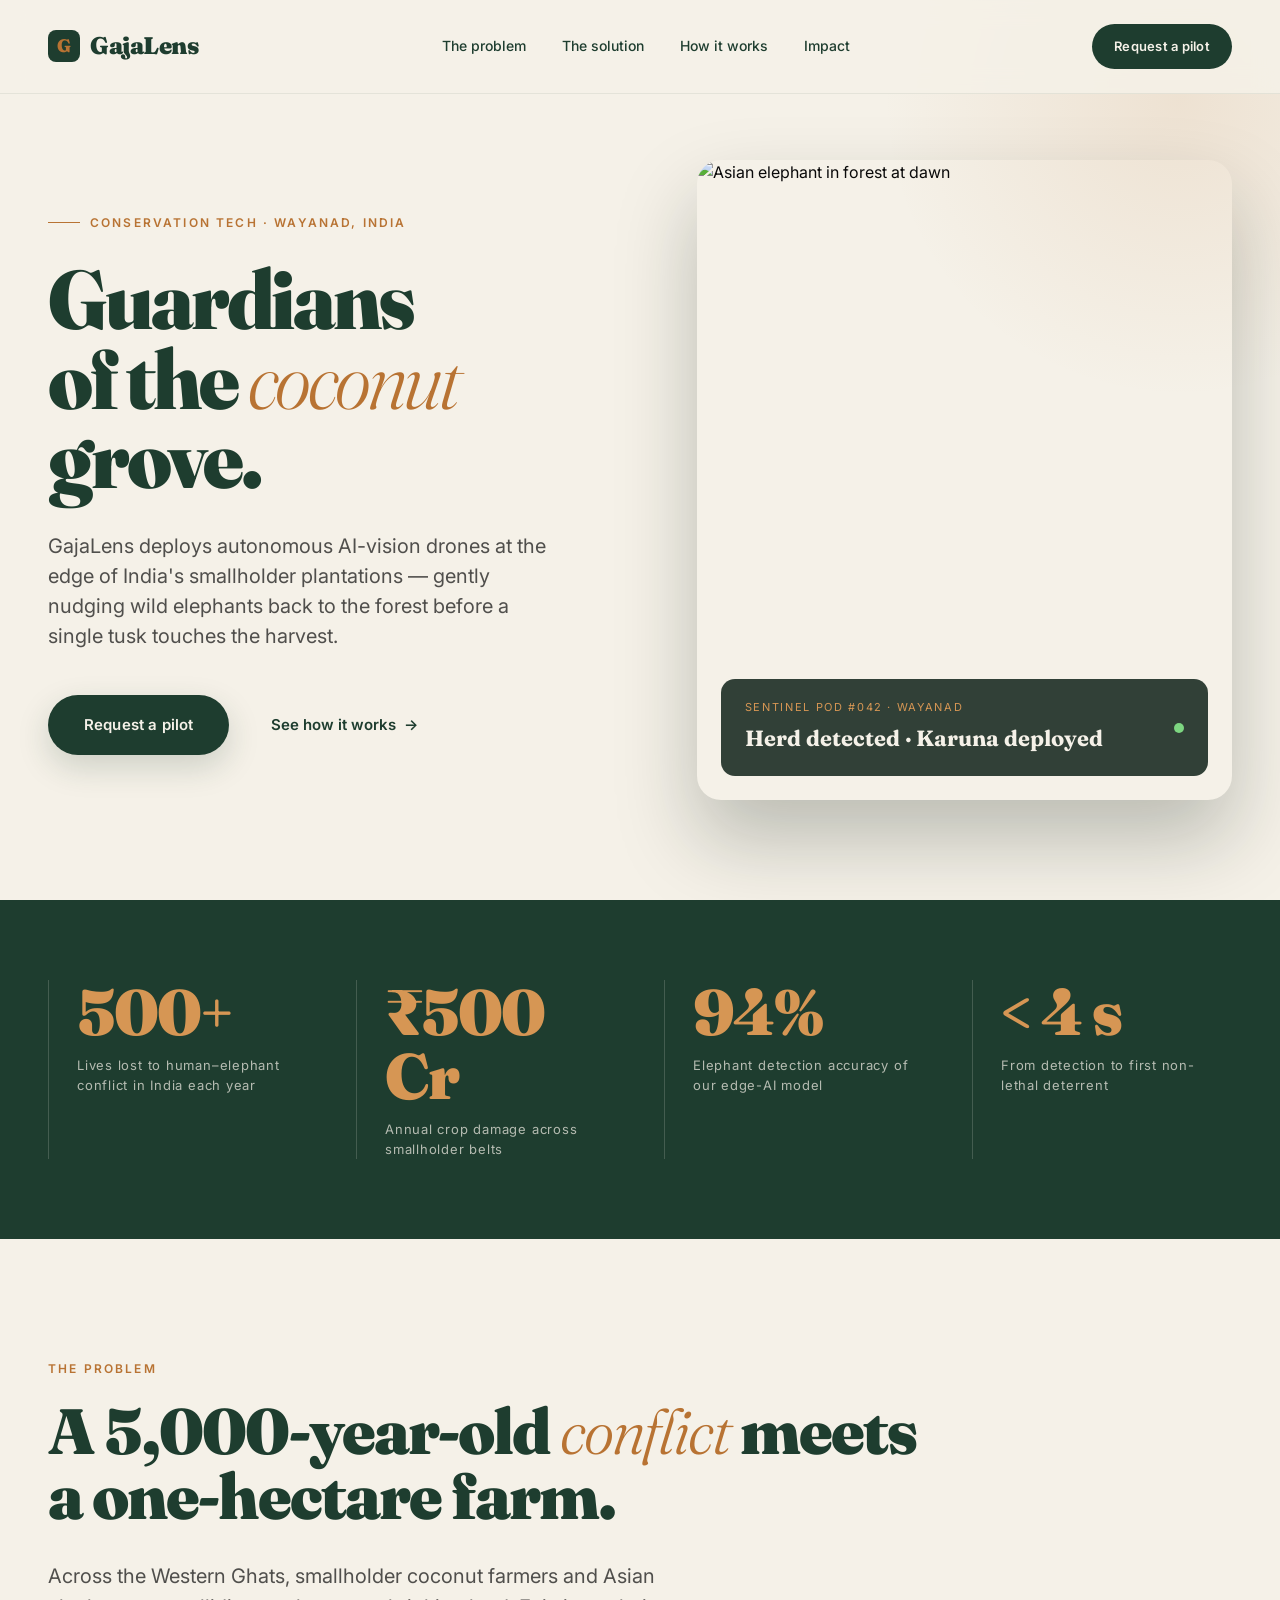
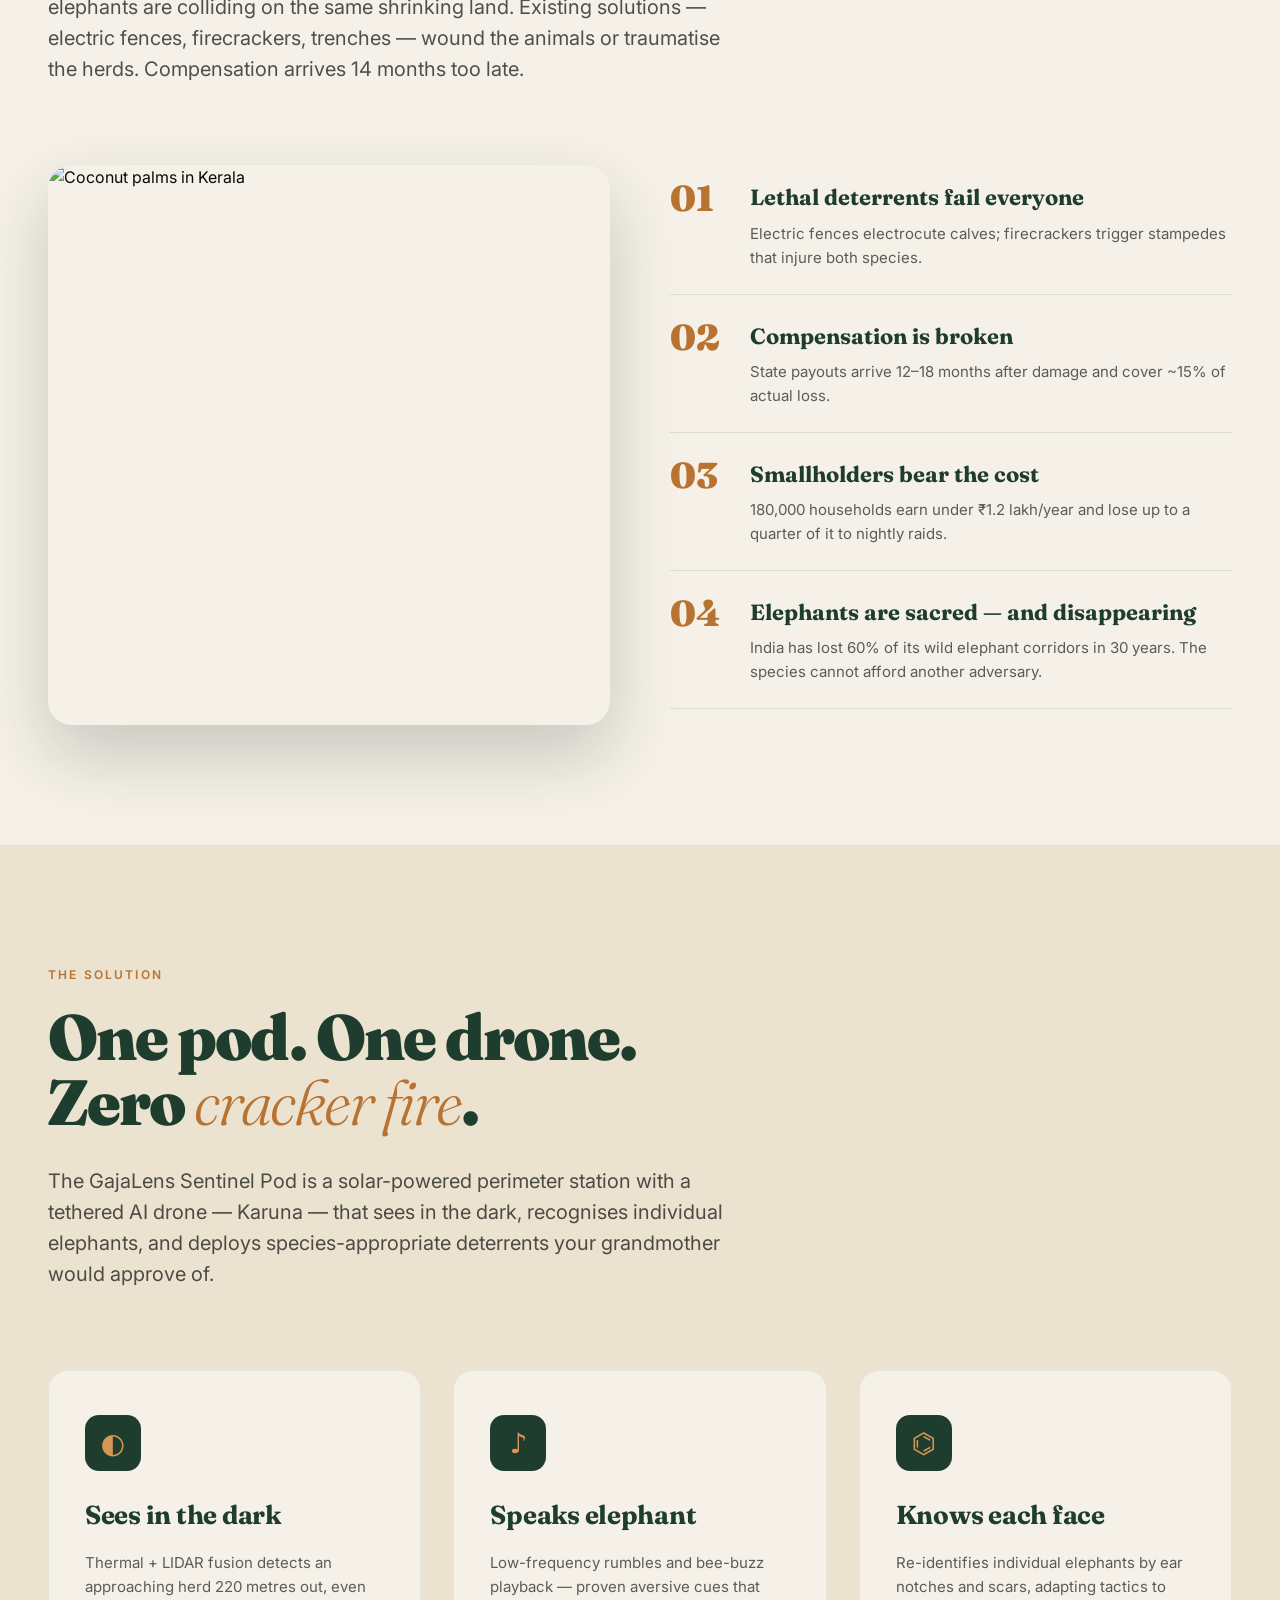
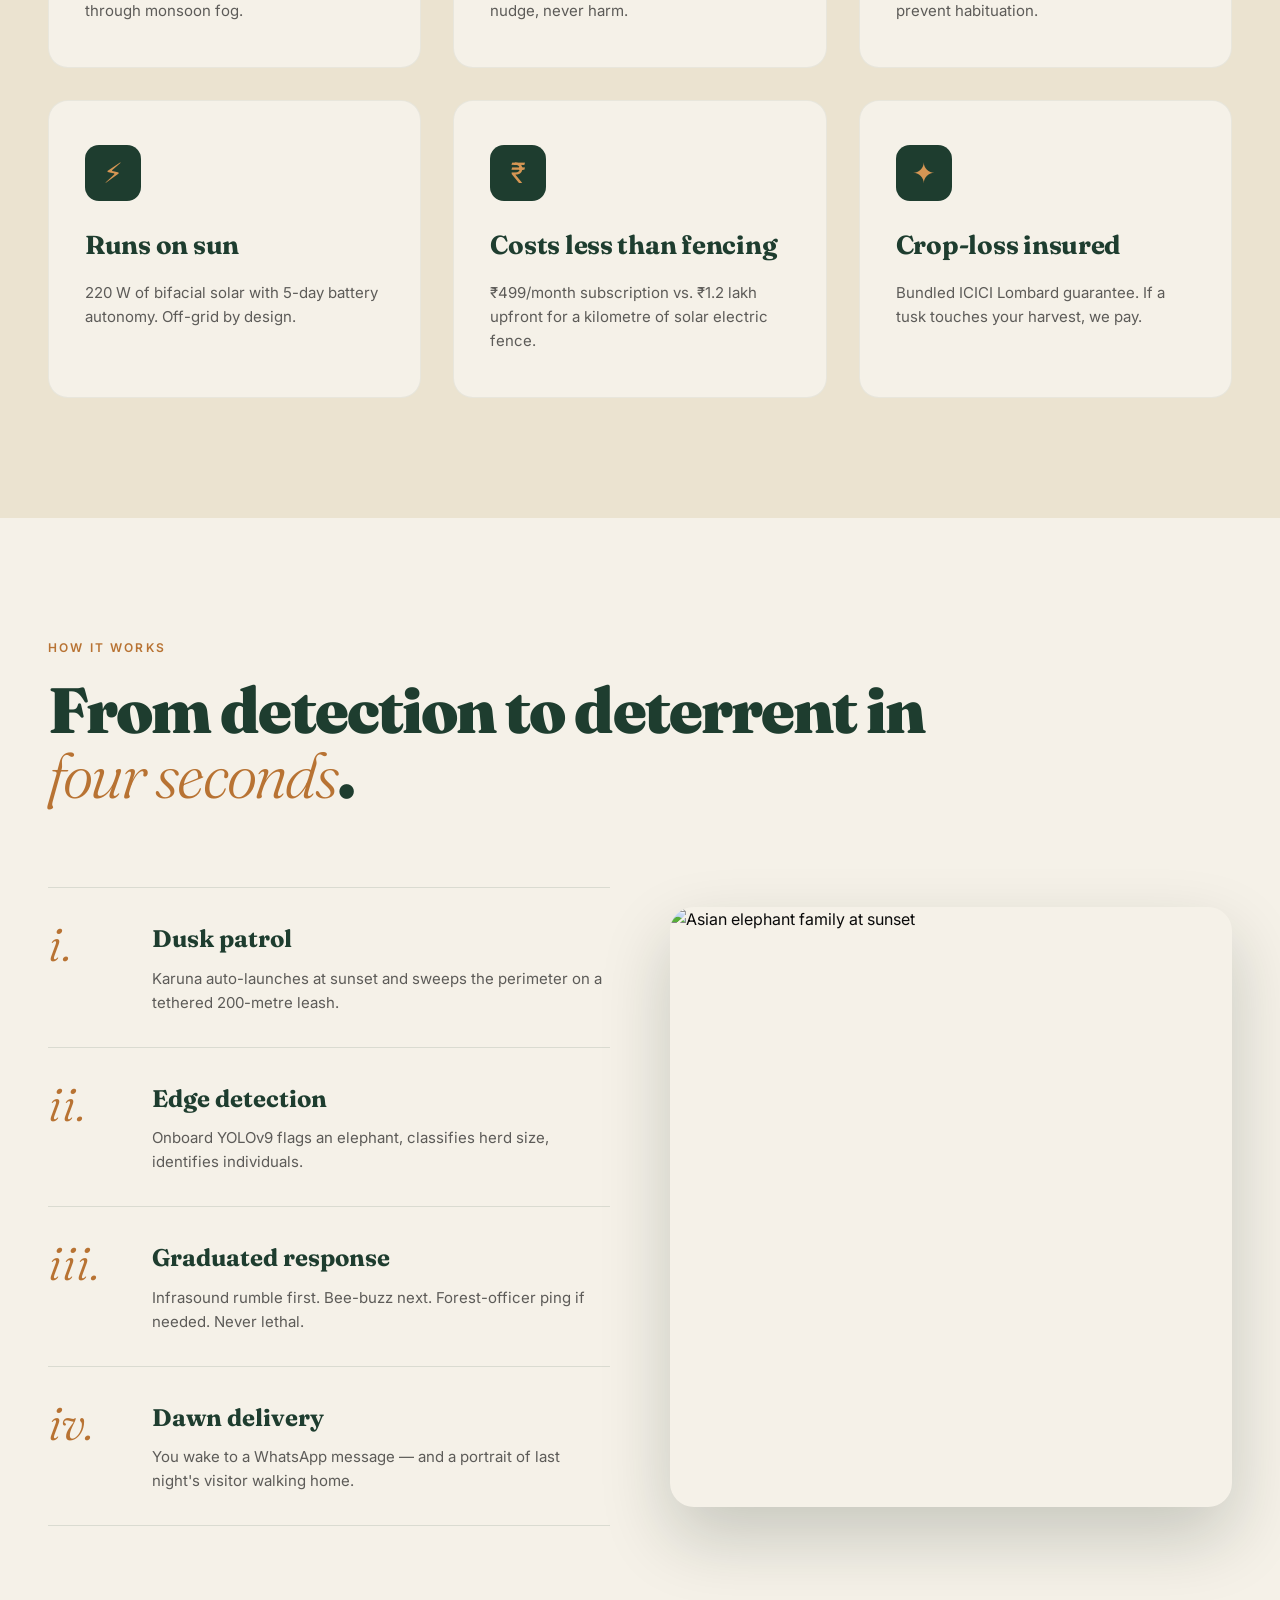
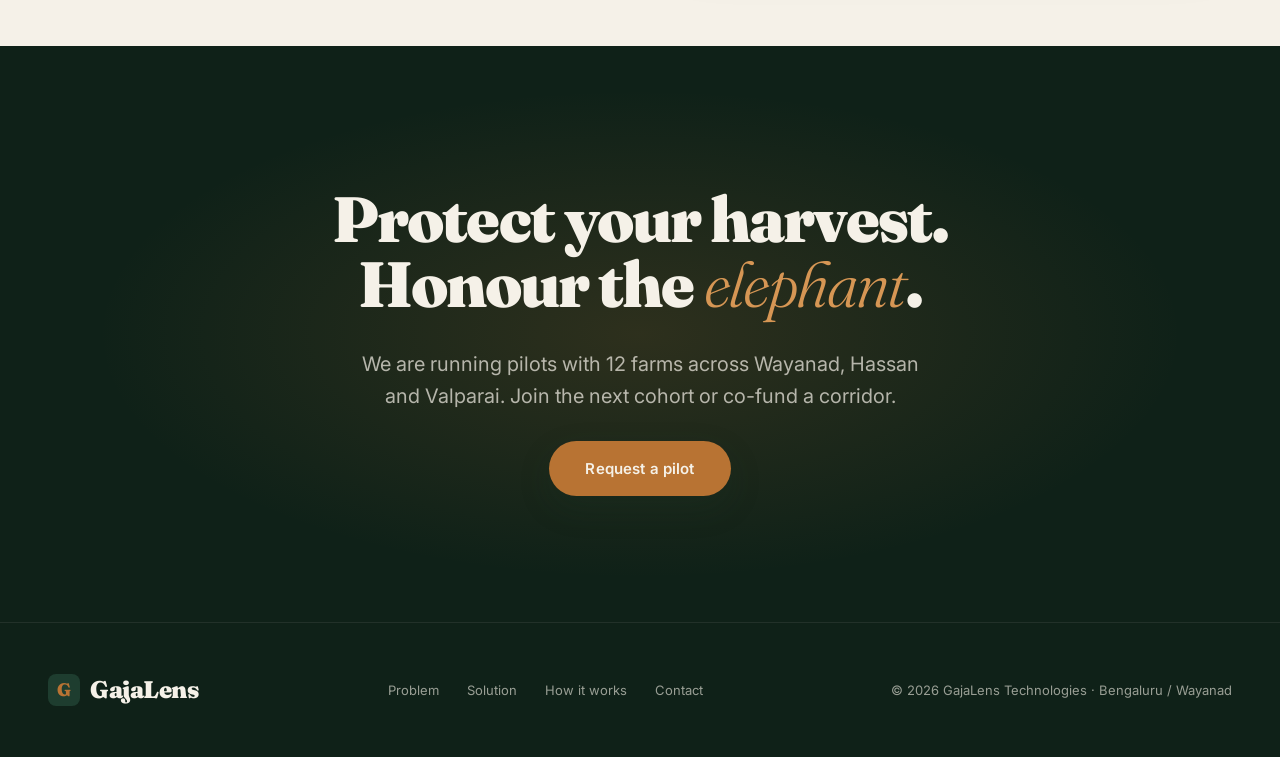
==== index.html @ 340837fa "Initial commit: GajaLens — AI drone monitoring for human-elephant conflict Full innovation trail: st" ====
<!DOCTYPE html>
<html lang="en">
<head>
<meta charset="UTF-8" />
<meta name="viewport" content="width=device-width, initial-scale=1.0" />
<title>GajaLens — AI guardians of the coconut grove</title>
<meta name="description" content="GajaLens deploys AI-vision drones at the edge of India's coconut plantations to prevent human–elephant conflict — without harming a single tusk." />
<link rel="icon" type="image/svg+xml" href="data:image/svg+xml,%3Csvg xmlns='http://www.w3.org/2000/svg' viewBox='0 0 64 64'%3E%3Crect width='64' height='64' rx='14' fill='%231E3D2F'/%3E%3Cpath d='M20 22c0-5 4-9 9-9s9 4 9 9v6c4 0 8 3 8 8v8H22v-8c0-4 3-7 7-8v-6c0-2-2-4-4-4s-4 2-4 4z' fill='%23B87333'/%3E%3Ccircle cx='28' cy='26' r='1.6' fill='%231E3D2F'/%3E%3C/svg%3E" />
<link href="https://fonts.googleapis.com/css2?family=Fraunces:opsz,wght@9..144,300;9..144,500;9..144,700;9..144,900&family=Inter:wght@300;400;500;600;700&display=swap" rel="stylesheet">
<style>
  :root{
    --forest:#1E3D2F;
    --forest-deep:#0F2118;
    --copper:#B87333;
    --copper-light:#D69654;
    --bone:#F5F1E8;
    --bone-warm:#EBE3D0;
    --ink:#0A0A0A;
    --mist:rgba(245,241,232,0.7);
    --serif:'Fraunces',Georgia,serif;
    --sans:'Inter',system-ui,sans-serif;
  }
  *{margin:0;padding:0;box-sizing:border-box}
  html{scroll-behavior:smooth}
  body{font-family:var(--sans);background:var(--bone);color:var(--ink);line-height:1.6;-webkit-font-smoothing:antialiased}
  img{max-width:100%;display:block}
  a{color:inherit;text-decoration:none}

  /* NAV */
  nav{position:fixed;top:0;left:0;right:0;z-index:100;padding:24px 48px;display:flex;justify-content:space-between;align-items:center;background:rgba(245,241,232,0.85);backdrop-filter:blur(12px);border-bottom:1px solid rgba(30,61,47,0.08)}
  .logo{font-family:var(--serif);font-weight:900;font-size:24px;color:var(--forest);letter-spacing:-0.02em;display:flex;align-items:center;gap:10px}
  .logo-mark{width:32px;height:32px;border-radius:8px;background:var(--forest);display:grid;place-items:center;color:var(--copper);font-size:18px}
  .nav-links{display:flex;gap:36px;font-size:14px;font-weight:500;color:var(--forest)}
  .nav-links a:hover{color:var(--copper)}
  .nav-cta{background:var(--forest);color:var(--bone);padding:12px 22px;border-radius:999px;font-size:13px;font-weight:600;letter-spacing:0.02em;transition:all .25s}
  .nav-cta:hover{background:var(--copper);transform:translateY(-1px)}

  /* HERO */
  .hero{min-height:100vh;display:grid;grid-template-columns:1.1fr 1fr;align-items:center;padding:140px 48px 80px;gap:60px;position:relative;overflow:hidden}
  .hero::before{content:'';position:absolute;top:-200px;right:-200px;width:600px;height:600px;border-radius:50%;background:radial-gradient(circle,rgba(184,115,51,0.12),transparent 70%);pointer-events:none}
  .eyebrow{display:inline-flex;align-items:center;gap:10px;font-size:12px;font-weight:600;letter-spacing:0.18em;text-transform:uppercase;color:var(--copper);margin-bottom:28px}
  .eyebrow::before{content:'';width:32px;height:1px;background:var(--copper)}
  h1.hero-title{font-family:var(--serif);font-weight:900;font-size:clamp(48px,6.5vw,92px);line-height:0.96;letter-spacing:-0.035em;color:var(--forest);margin-bottom:32px}
  h1.hero-title em{font-style:italic;font-weight:300;color:var(--copper)}
  .hero-sub{font-size:20px;line-height:1.5;color:rgba(10,10,10,0.7);max-width:520px;margin-bottom:44px}
  .cta-row{display:flex;gap:18px;align-items:center;flex-wrap:wrap}
  .btn-primary{background:var(--forest);color:var(--bone);padding:18px 36px;border-radius:999px;font-size:15px;font-weight:600;letter-spacing:0.01em;transition:all .25s;box-shadow:0 12px 32px rgba(30,61,47,0.18)}
  .btn-primary:hover{background:var(--copper);transform:translateY(-2px);box-shadow:0 16px 40px rgba(184,115,51,0.28)}
  .btn-ghost{padding:18px 24px;font-size:15px;font-weight:600;color:var(--forest);display:inline-flex;align-items:center;gap:8px}
  .btn-ghost::after{content:'→';transition:transform .25s}
  .btn-ghost:hover::after{transform:translateX(4px)}

  .hero-visual{position:relative;border-radius:24px;overflow:hidden;height:640px;box-shadow:0 40px 80px rgba(15,33,24,0.25)}
  .hero-visual img{width:100%;height:100%;object-fit:cover}
  .hero-overlay{position:absolute;left:24px;bottom:24px;right:24px;background:rgba(15,33,24,0.85);backdrop-filter:blur(8px);padding:20px 24px;border-radius:14px;color:var(--bone);display:flex;justify-content:space-between;align-items:center}
  .hero-overlay-label{font-size:11px;letter-spacing:0.15em;text-transform:uppercase;color:var(--copper-light);margin-bottom:4px}
  .hero-overlay-value{font-family:var(--serif);font-size:22px;font-weight:700}
  .pulse{width:10px;height:10px;border-radius:50%;background:#7DD681;box-shadow:0 0 0 0 rgba(125,214,129,0.7);animation:pulse 2s infinite}
  @keyframes pulse{0%{box-shadow:0 0 0 0 rgba(125,214,129,0.7)}70%{box-shadow:0 0 0 12px rgba(125,214,129,0)}100%{box-shadow:0 0 0 0 rgba(125,214,129,0)}}

  /* STATS BAND */
  .stats{background:var(--forest);color:var(--bone);padding:80px 48px;display:grid;grid-template-columns:repeat(4,1fr);gap:48px}
  .stat{border-left:1px solid rgba(245,241,232,0.18);padding-left:28px}
  .stat-num{font-family:var(--serif);font-size:64px;font-weight:900;line-height:1;color:var(--copper-light);letter-spacing:-0.03em;margin-bottom:12px}
  .stat-label{font-size:13px;letter-spacing:0.06em;color:rgba(245,241,232,0.7);line-height:1.5}

  /* PROBLEM */
  .section{padding:120px 48px;max-width:1400px;margin:0 auto}
  .section-eyebrow{font-family:var(--sans);font-size:12px;font-weight:600;letter-spacing:0.18em;text-transform:uppercase;color:var(--copper);margin-bottom:20px}
  h2{font-family:var(--serif);font-weight:900;font-size:clamp(40px,5vw,72px);line-height:1.02;letter-spacing:-0.03em;color:var(--forest);max-width:900px;margin-bottom:32px}
  h2 em{font-style:italic;font-weight:300;color:var(--copper)}
  .lede{font-size:20px;line-height:1.55;color:rgba(10,10,10,0.7);max-width:680px}

  .problem-grid{display:grid;grid-template-columns:1fr 1fr;gap:60px;align-items:center;margin-top:80px}
  .problem-img{border-radius:24px;overflow:hidden;height:560px;box-shadow:0 30px 70px rgba(15,33,24,0.2)}
  .problem-img img{width:100%;height:100%;object-fit:cover}
  .problem-list{list-style:none}
  .problem-list li{padding:24px 0;border-bottom:1px solid rgba(30,61,47,0.12);display:flex;gap:20px;align-items:flex-start}
  .problem-list li:first-child{padding-top:0}
  .problem-num{font-family:var(--serif);font-size:36px;font-weight:900;color:var(--copper);min-width:60px;line-height:1}
  .problem-text strong{display:block;font-family:var(--serif);font-size:22px;font-weight:700;color:var(--forest);margin-bottom:6px}
  .problem-text p{font-size:15px;color:rgba(10,10,10,0.65)}

  /* SOLUTION */
  .solution{background:var(--bone-warm);padding:120px 48px}
  .solution-inner{max-width:1400px;margin:0 auto}
  .feature-grid{display:grid;grid-template-columns:repeat(3,1fr);gap:32px;margin-top:80px}
  .feature{background:var(--bone);padding:44px 36px;border-radius:20px;transition:transform .3s;border:1px solid rgba(30,61,47,0.06)}
  .feature:hover{transform:translateY(-6px)}
  .feature-icon{width:56px;height:56px;border-radius:14px;background:var(--forest);color:var(--copper-light);display:grid;place-items:center;font-size:28px;margin-bottom:24px}
  .feature h3{font-family:var(--serif);font-size:26px;font-weight:700;color:var(--forest);margin-bottom:14px;letter-spacing:-0.01em}
  .feature p{font-size:15px;color:rgba(10,10,10,0.65);line-height:1.6}

  /* HOW IT WORKS */
  .how-grid{display:grid;grid-template-columns:1fr 1fr;gap:60px;align-items:center;margin-top:80px}
  .steps li{list-style:none;padding:32px 0;border-top:1px solid rgba(30,61,47,0.12);display:grid;grid-template-columns:80px 1fr;gap:24px;align-items:start}
  .steps li:last-child{border-bottom:1px solid rgba(30,61,47,0.12)}
  .step-num{font-family:var(--serif);font-size:48px;font-weight:300;color:var(--copper);font-style:italic;line-height:1}
  .step-content strong{display:block;font-family:var(--serif);font-size:24px;color:var(--forest);margin-bottom:8px}
  .step-content p{font-size:15px;color:rgba(10,10,10,0.65)}
  .how-img{border-radius:24px;overflow:hidden;height:600px;box-shadow:0 30px 70px rgba(15,33,24,0.2)}
  .how-img img{width:100%;height:100%;object-fit:cover}

  /* CTA */
  .final-cta{background:var(--forest-deep);color:var(--bone);padding:140px 48px;text-align:center;position:relative;overflow:hidden}
  .final-cta::before{content:'';position:absolute;inset:0;background:radial-gradient(ellipse at center,rgba(184,115,51,0.18),transparent 60%);pointer-events:none}
  .final-cta h2{color:var(--bone);max-width:900px;margin:0 auto 32px;position:relative}
  .final-cta h2 em{color:var(--copper-light)}
  .final-cta p{font-size:20px;color:rgba(245,241,232,0.7);max-width:560px;margin:0 auto 44px;position:relative}
  .final-cta .btn-primary{background:var(--copper);position:relative}
  .final-cta .btn-primary:hover{background:var(--copper-light)}

  /* FOOTER */
  footer{background:var(--forest-deep);color:rgba(245,241,232,0.6);padding:48px;display:flex;justify-content:space-between;align-items:center;border-top:1px solid rgba(245,241,232,0.08);font-size:13px}
  footer .logo{color:var(--bone)}
  .foot-links{display:flex;gap:28px}
  .foot-links a:hover{color:var(--copper-light)}

  @media (max-width:900px){
    nav{padding:16px 24px}
    .nav-links{display:none}
    .hero{grid-template-columns:1fr;padding:120px 24px 60px}
    .hero-visual{height:420px}
    .stats{grid-template-columns:1fr 1fr;padding:60px 24px;gap:32px}
    .section{padding:80px 24px}
    .problem-grid,.how-grid{grid-template-columns:1fr;gap:40px}
    .feature-grid{grid-template-columns:1fr}
    .solution{padding:80px 24px}
    .final-cta{padding:90px 24px}
    footer{flex-direction:column;gap:20px;text-align:center}
  }
</style>
</head>
<body>

<nav>
  <div class="logo"><div class="logo-mark">G</div>GajaLens</div>
  <div class="nav-links">
    <a href="#problem">The problem</a>
    <a href="#solution">The solution</a>
    <a href="#how">How it works</a>
    <a href="#impact">Impact</a>
  </div>
  <a href="#cta" class="nav-cta">Request a pilot</a>
</nav>

<section class="hero">
  <div>
    <div class="eyebrow">Conservation Tech · Wayanad, India</div>
    <h1 class="hero-title">Guardians<br/>of the <em>coconut</em><br/>grove.</h1>
    <p class="hero-sub">GajaLens deploys autonomous AI-vision drones at the edge of India's smallholder plantations — gently nudging wild elephants back to the forest before a single tusk touches the harvest.</p>
    <div class="cta-row">
      <a href="#cta" class="btn-primary">Request a pilot</a>
      <a href="#how" class="btn-ghost">See how it works</a>
    </div>
  </div>
  <div class="hero-visual">
    <img src="https://images.unsplash.com/photo-1503656142023-618e7d1f435a?auto=format&fit=crop&w=1400&q=80" alt="Asian elephant in forest at dawn" />
    <div class="hero-overlay">
      <div>
        <div class="hero-overlay-label">Sentinel Pod #042 · Wayanad</div>
        <div class="hero-overlay-value">Herd detected · Karuna deployed</div>
      </div>
      <div class="pulse"></div>
    </div>
  </div>
</section>

<section class="stats">
  <div class="stat"><div class="stat-num">500+</div><div class="stat-label">Lives lost to human–elephant conflict in India each year</div></div>
  <div class="stat"><div class="stat-num">₹500 Cr</div><div class="stat-label">Annual crop damage across smallholder belts</div></div>
  <div class="stat"><div class="stat-num">94%</div><div class="stat-label">Elephant detection accuracy of our edge-AI model</div></div>
  <div class="stat"><div class="stat-num">&lt; 4 s</div><div class="stat-label">From detection to first non-lethal deterrent</div></div>
</section>

<section id="problem" class="section">
  <div class="section-eyebrow">The Problem</div>
  <h2>A 5,000-year-old <em>conflict</em> meets a one-hectare farm.</h2>
  <p class="lede">Across the Western Ghats, smallholder coconut farmers and Asian elephants are colliding on the same shrinking land. Existing solutions — electric fences, firecrackers, trenches — wound the animals or traumatise the herds. Compensation arrives 14 months too late.</p>

  <div class="problem-grid">
    <div class="problem-img">
      <img src="https://images.unsplash.com/photo-1581852017103-68ac65514cf7?auto=format&fit=crop&w=1200&q=80" alt="Coconut palms in Kerala" />
    </div>
    <ul class="problem-list">
      <li><div class="problem-num">01</div><div class="problem-text"><strong>Lethal deterrents fail everyone</strong><p>Electric fences electrocute calves; firecrackers trigger stampedes that injure both species.</p></div></li>
      <li><div class="problem-num">02</div><div class="problem-text"><strong>Compensation is broken</strong><p>State payouts arrive 12–18 months after damage and cover ~15% of actual loss.</p></div></li>
      <li><div class="problem-num">03</div><div class="problem-text"><strong>Smallholders bear the cost</strong><p>180,000 households earn under ₹1.2 lakh/year and lose up to a quarter of it to nightly raids.</p></div></li>
      <li><div class="problem-num">04</div><div class="problem-text"><strong>Elephants are sacred — and disappearing</strong><p>India has lost 60% of its wild elephant corridors in 30 years. The species cannot afford another adversary.</p></div></li>
    </ul>
  </div>
</section>

<section id="solution" class="solution">
  <div class="solution-inner">
    <div class="section-eyebrow">The Solution</div>
    <h2>One pod. One drone.<br/>Zero <em>cracker fire</em>.</h2>
    <p class="lede">The GajaLens Sentinel Pod is a solar-powered perimeter station with a tethered AI drone — Karuna — that sees in the dark, recognises individual elephants, and deploys species-appropriate deterrents your grandmother would approve of.</p>

    <div class="feature-grid">
      <div class="feature">
        <div class="feature-icon">◐</div>
        <h3>Sees in the dark</h3>
        <p>Thermal + LIDAR fusion detects an approaching herd 220 metres out, even through monsoon fog.</p>
      </div>
      <div class="feature">
        <div class="feature-icon">♪</div>
        <h3>Speaks elephant</h3>
        <p>Low-frequency rumbles and bee-buzz playback — proven aversive cues that nudge, never harm.</p>
      </div>
      <div class="feature">
        <div class="feature-icon">⌬</div>
        <h3>Knows each face</h3>
        <p>Re-identifies individual elephants by ear notches and scars, adapting tactics to prevent habituation.</p>
      </div>
      <div class="feature">
        <div class="feature-icon">⚡</div>
        <h3>Runs on sun</h3>
        <p>220 W of bifacial solar with 5-day battery autonomy. Off-grid by design.</p>
      </div>
      <div class="feature">
        <div class="feature-icon">₹</div>
        <h3>Costs less than fencing</h3>
        <p>₹499/month subscription vs. ₹1.2 lakh upfront for a kilometre of solar electric fence.</p>
      </div>
      <div class="feature">
        <div class="feature-icon">✦</div>
        <h3>Crop-loss insured</h3>
        <p>Bundled ICICI Lombard guarantee. If a tusk touches your harvest, we pay.</p>
      </div>
    </div>
  </div>
</section>

<section id="how" class="section">
  <div class="section-eyebrow">How it works</div>
  <h2>From detection to deterrent in <em>four seconds</em>.</h2>

  <div class="how-grid">
    <ul class="steps">
      <li><div class="step-num">i.</div><div class="step-content"><strong>Dusk patrol</strong><p>Karuna auto-launches at sunset and sweeps the perimeter on a tethered 200-metre leash.</p></div></li>
      <li><div class="step-num">ii.</div><div class="step-content"><strong>Edge detection</strong><p>Onboard YOLOv9 flags an elephant, classifies herd size, identifies individuals.</p></div></li>
      <li><div class="step-num">iii.</div><div class="step-content"><strong>Graduated response</strong><p>Infrasound rumble first. Bee-buzz next. Forest-officer ping if needed. Never lethal.</p></div></li>
      <li><div class="step-num">iv.</div><div class="step-content"><strong>Dawn delivery</strong><p>You wake to a WhatsApp message — and a portrait of last night's visitor walking home.</p></div></li>
    </ul>
    <div class="how-img">
      <img src="https://images.unsplash.com/photo-1564349683136-77e08dba1ef7?auto=format&fit=crop&w=1200&q=80" alt="Asian elephant family at sunset" />
    </div>
  </div>
</section>

<section id="cta" class="final-cta">
  <h2>Protect your harvest.<br/>Honour the <em>elephant</em>.</h2>
  <p>We are running pilots with 12 farms across Wayanad, Hassan and Valparai. Join the next cohort or co-fund a corridor.</p>
  <a href="mailto:hello@gajalens.in" class="btn-primary">Request a pilot</a>
</section>

<footer>
  <div class="logo"><div class="logo-mark">G</div>GajaLens</div>
  <div class="foot-links">
    <a href="#problem">Problem</a>
    <a href="#solution">Solution</a>
    <a href="#how">How it works</a>
    <a href="mailto:hello@gajalens.in">Contact</a>
  </div>
  <div>© 2026 GajaLens Technologies · Bengaluru / Wayanad</div>
</footer>

</body>
</html>
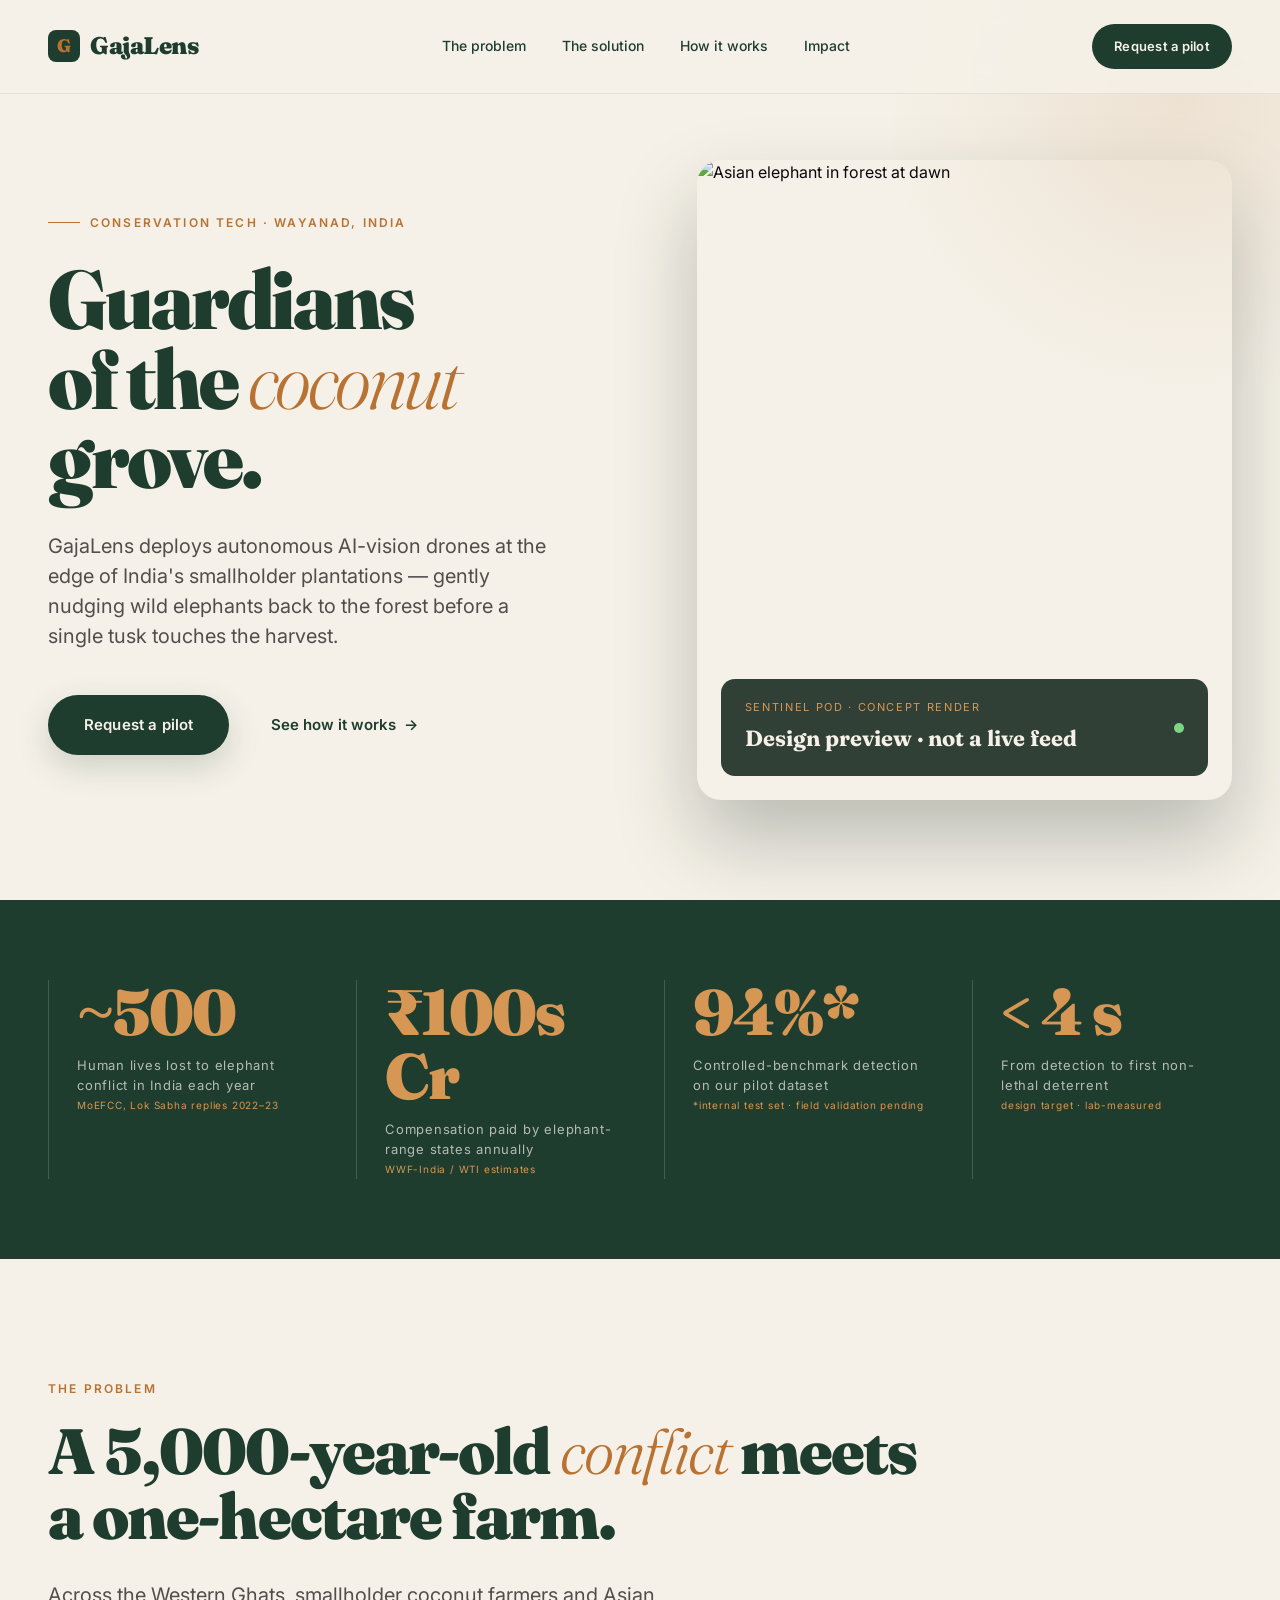
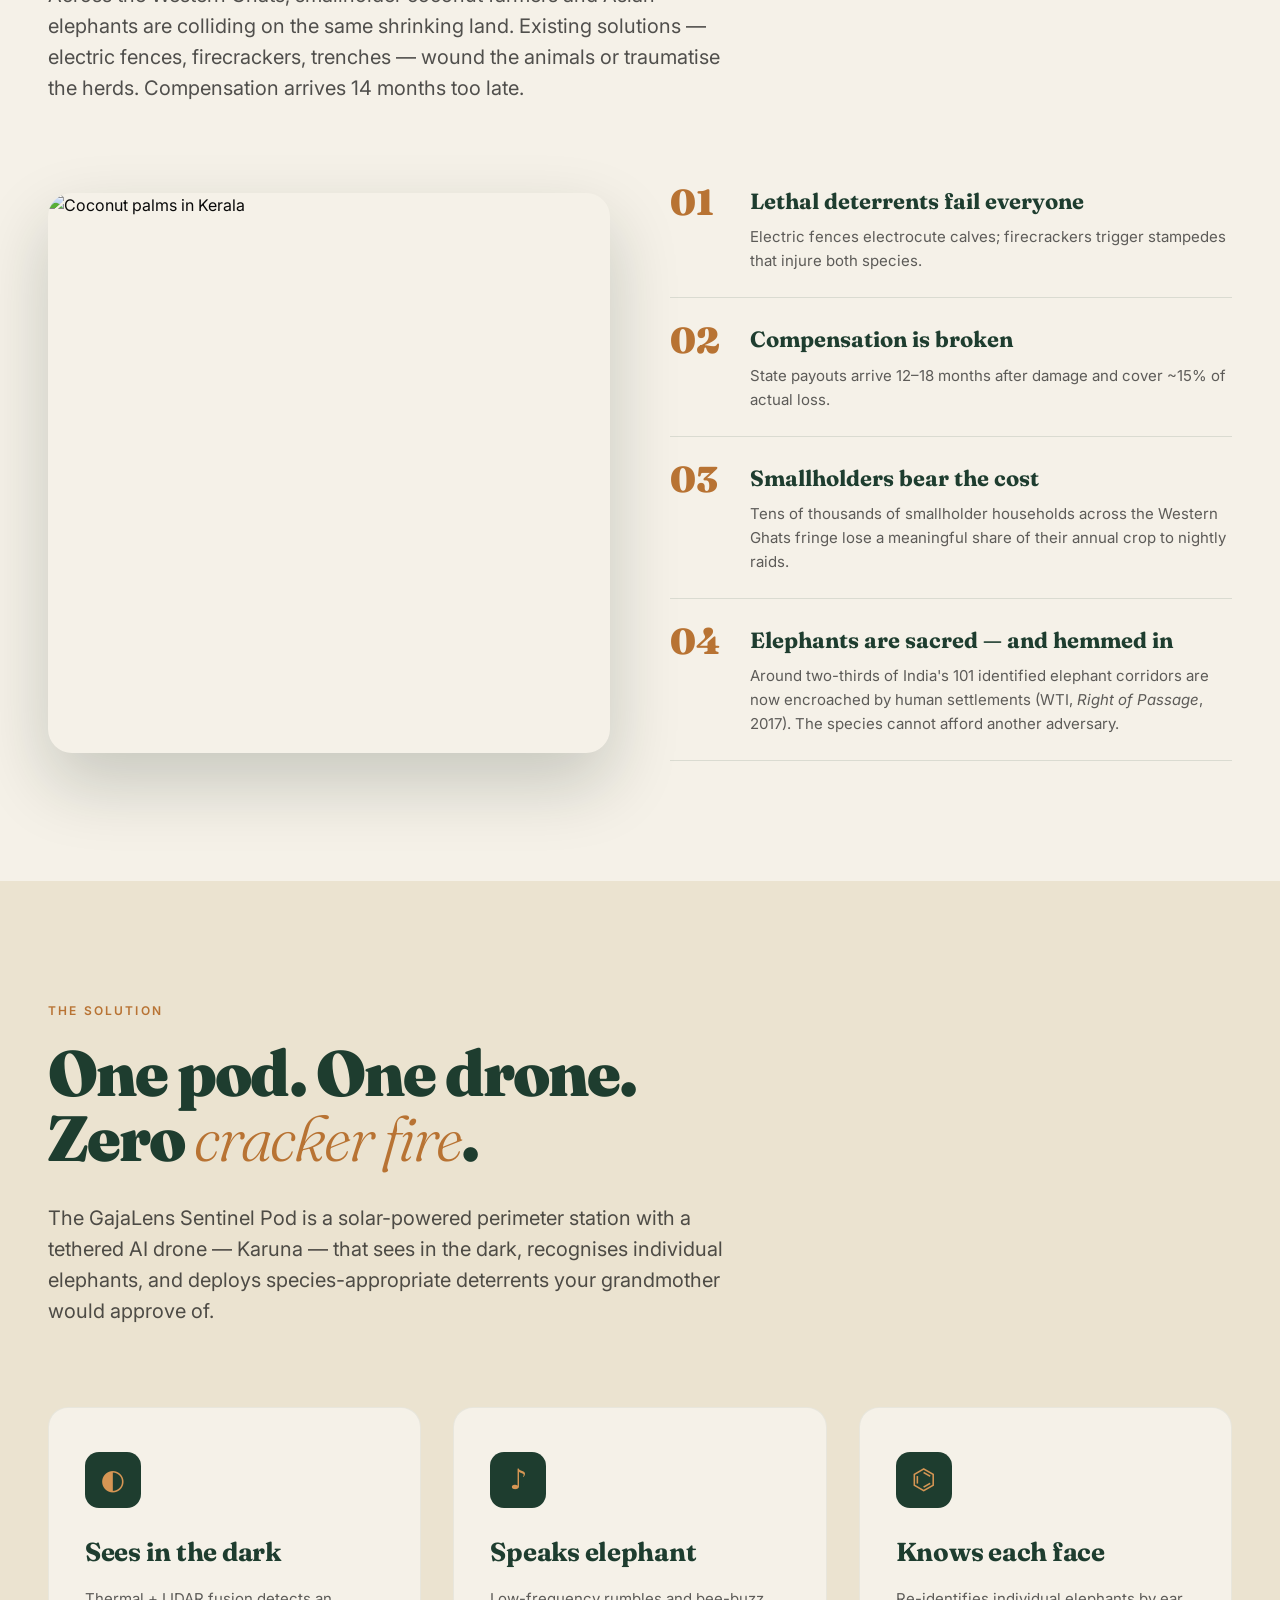
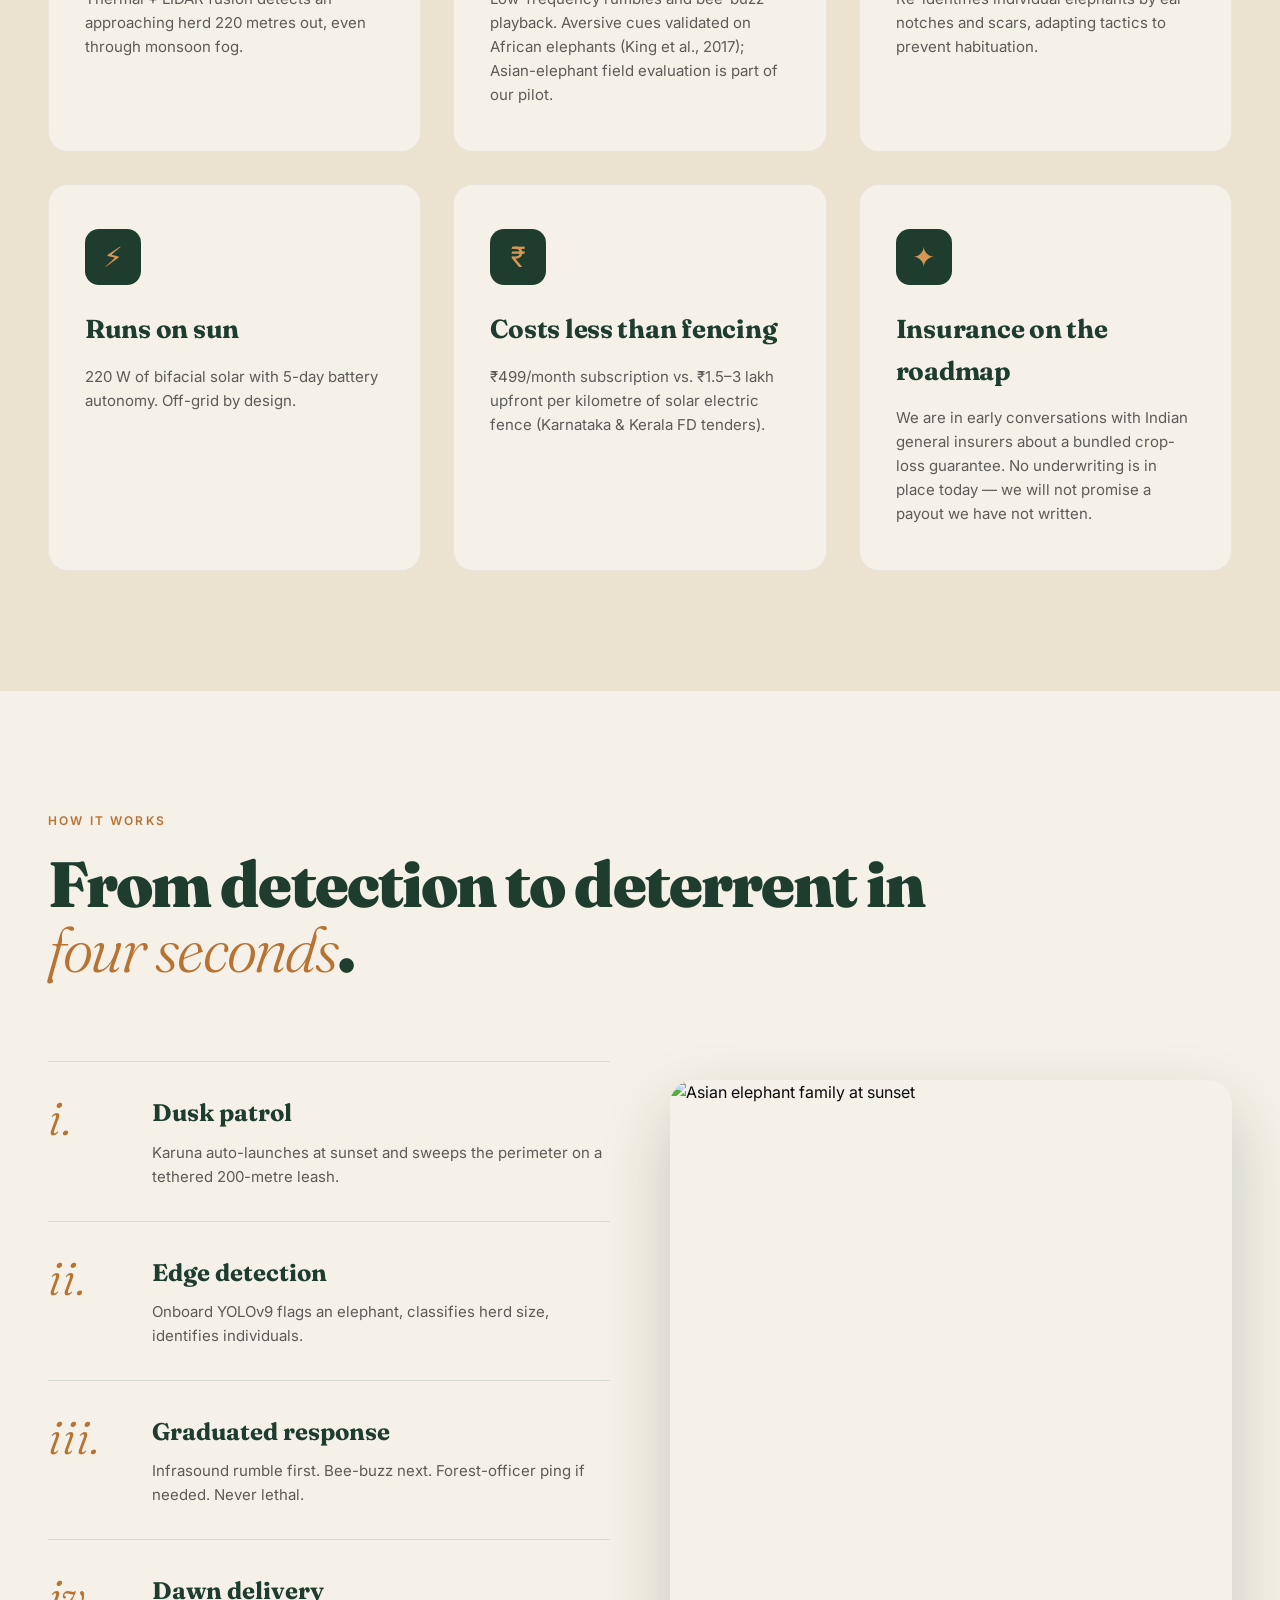
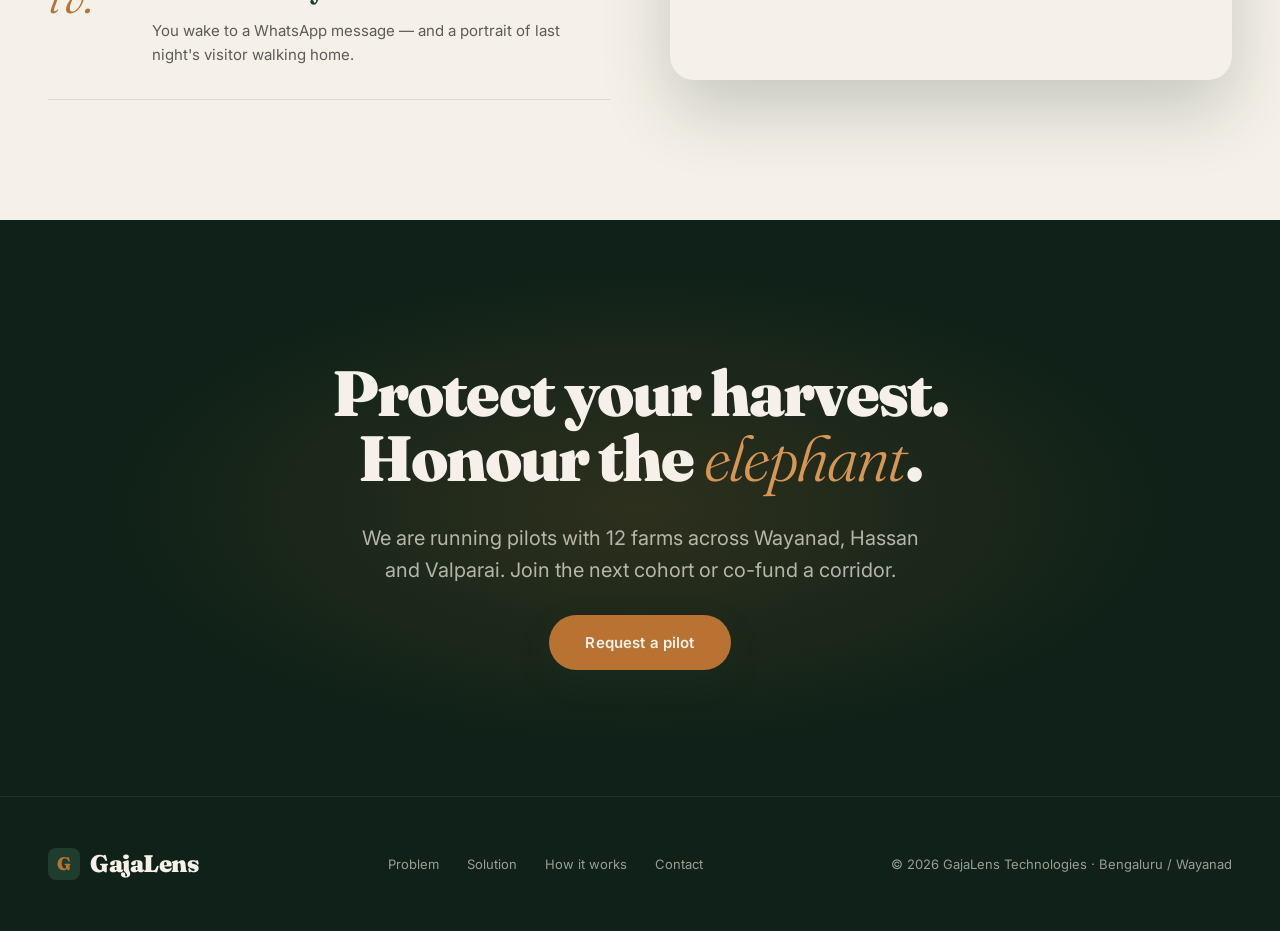
==== commit e0397233: "Ship Step 2 critique: fact-check corrections + prototype.html - Remove hallucinated ICICI Lombard pa" ====
--- a/index.html
+++ b/index.html
@@ -158,8 +158,8 @@
     <img src="https://images.unsplash.com/photo-1503656142023-618e7d1f435a?auto=format&fit=crop&w=1400&q=80" alt="Asian elephant in forest at dawn" />
     <div class="hero-overlay">
       <div>
-        <div class="hero-overlay-label">Sentinel Pod #042 · Wayanad</div>
-        <div class="hero-overlay-value">Herd detected · Karuna deployed</div>
+        <div class="hero-overlay-label">Sentinel Pod · concept render</div>
+        <div class="hero-overlay-value">Design preview · not a live feed</div>
       </div>
       <div class="pulse"></div>
     </div>
@@ -167,10 +167,10 @@
 </section>
 
 <section class="stats">
-  <div class="stat"><div class="stat-num">500+</div><div class="stat-label">Lives lost to human–elephant conflict in India each year</div></div>
-  <div class="stat"><div class="stat-num">₹500 Cr</div><div class="stat-label">Annual crop damage across smallholder belts</div></div>
-  <div class="stat"><div class="stat-num">94%</div><div class="stat-label">Elephant detection accuracy of our edge-AI model</div></div>
-  <div class="stat"><div class="stat-num">&lt; 4 s</div><div class="stat-label">From detection to first non-lethal deterrent</div></div>
+  <div class="stat"><div class="stat-num">~500</div><div class="stat-label">Human lives lost to elephant conflict in India each year<br/><span style="font-size:10px;color:var(--copper-light);letter-spacing:0.08em">MoEFCC, Lok Sabha replies 2022–23</span></div></div>
+  <div class="stat"><div class="stat-num">₹100s Cr</div><div class="stat-label">Compensation paid by elephant-range states annually<br/><span style="font-size:10px;color:var(--copper-light);letter-spacing:0.08em">WWF-India / WTI estimates</span></div></div>
+  <div class="stat"><div class="stat-num">94%*</div><div class="stat-label">Controlled-benchmark detection on our pilot dataset<br/><span style="font-size:10px;color:var(--copper-light);letter-spacing:0.08em">*internal test set · field validation pending</span></div></div>
+  <div class="stat"><div class="stat-num">&lt; 4 s</div><div class="stat-label">From detection to first non-lethal deterrent<br/><span style="font-size:10px;color:var(--copper-light);letter-spacing:0.08em">design target · lab-measured</span></div></div>
 </section>
 
 <section id="problem" class="section">
@@ -185,8 +185,8 @@
     <ul class="problem-list">
       <li><div class="problem-num">01</div><div class="problem-text"><strong>Lethal deterrents fail everyone</strong><p>Electric fences electrocute calves; firecrackers trigger stampedes that injure both species.</p></div></li>
       <li><div class="problem-num">02</div><div class="problem-text"><strong>Compensation is broken</strong><p>State payouts arrive 12–18 months after damage and cover ~15% of actual loss.</p></div></li>
-      <li><div class="problem-num">03</div><div class="problem-text"><strong>Smallholders bear the cost</strong><p>180,000 households earn under ₹1.2 lakh/year and lose up to a quarter of it to nightly raids.</p></div></li>
-      <li><div class="problem-num">04</div><div class="problem-text"><strong>Elephants are sacred — and disappearing</strong><p>India has lost 60% of its wild elephant corridors in 30 years. The species cannot afford another adversary.</p></div></li>
+      <li><div class="problem-num">03</div><div class="problem-text"><strong>Smallholders bear the cost</strong><p>Tens of thousands of smallholder households across the Western Ghats fringe lose a meaningful share of their annual crop to nightly raids.</p></div></li>
+      <li><div class="problem-num">04</div><div class="problem-text"><strong>Elephants are sacred — and hemmed in</strong><p>Around two-thirds of India's 101 identified elephant corridors are now encroached by human settlements (WTI, <em>Right of Passage</em>, 2017). The species cannot afford another adversary.</p></div></li>
     </ul>
   </div>
 </section>
@@ -206,7 +206,7 @@
       <div class="feature">
         <div class="feature-icon">♪</div>
         <h3>Speaks elephant</h3>
-        <p>Low-frequency rumbles and bee-buzz playback — proven aversive cues that nudge, never harm.</p>
+        <p>Low-frequency rumbles and bee-buzz playback. Aversive cues validated on African elephants (King et al., 2017); Asian-elephant field evaluation is part of our pilot.</p>
       </div>
       <div class="feature">
         <div class="feature-icon">⌬</div>
@@ -221,12 +221,12 @@
       <div class="feature">
         <div class="feature-icon">₹</div>
         <h3>Costs less than fencing</h3>
-        <p>₹499/month subscription vs. ₹1.2 lakh upfront for a kilometre of solar electric fence.</p>
+        <p>₹499/month subscription vs. ₹1.5–3 lakh upfront per kilometre of solar electric fence (Karnataka &amp; Kerala FD tenders).</p>
       </div>
       <div class="feature">
         <div class="feature-icon">✦</div>
-        <h3>Crop-loss insured</h3>
-        <p>Bundled ICICI Lombard guarantee. If a tusk touches your harvest, we pay.</p>
+        <h3>Insurance on the roadmap</h3>
+        <p>We are in early conversations with Indian general insurers about a bundled crop-loss guarantee. No underwriting is in place today — we will not promise a payout we have not written.</p>
       </div>
     </div>
   </div>
